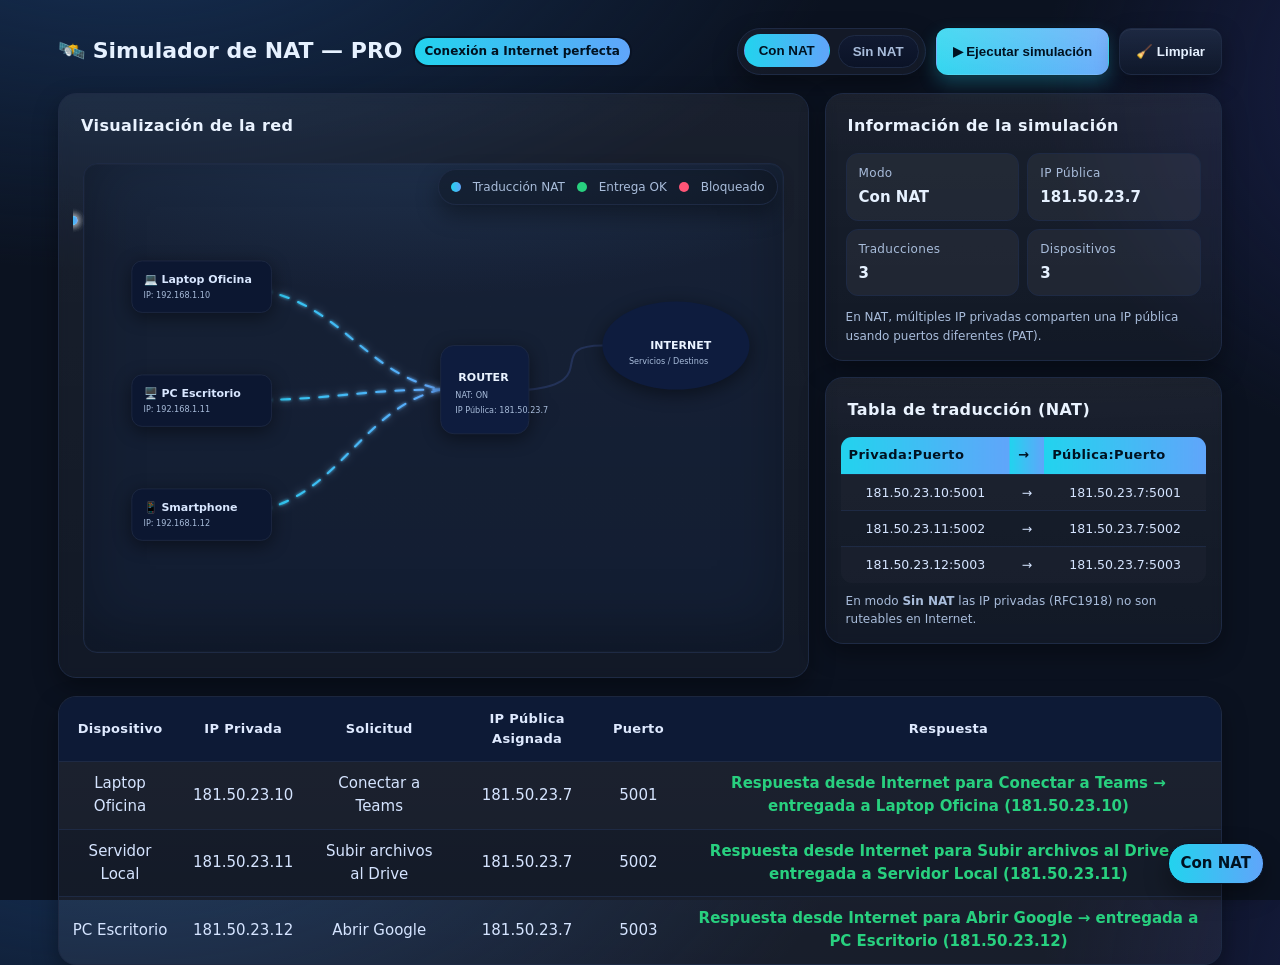
==== NAT/index.html @ 3d7d1de5 "Cambio de carpeta" ====
<!DOCTYPE html>
<html lang="es">
<head>
  <meta charset="UTF-8" />
  <title>Simulador NAT — PRO </title>
  <meta name="viewport" content="width=device-width, initial-scale=1" />
  <meta name="description" content="Simulador interactivo de NAT (Network Address Translation) con visualización en tiempo real" />
  <meta name="keywords" content="NAT, Network Address Translation, simulador, red, internet, router" />
  <link rel="stylesheet" href="styles.css" />
</head>
<body data-mode="nat">
  <div class="container">
    <header class="toolbar" role="banner">
      <div class="title">
        <span style="font-size: var(--font-size-xxl)">🛰️ Simulador de NAT — PRO</span>
        <span class="pill">Conexión a Internet perfecta</span>
      </div>
      <div class="actions">
        <div class="mode-switch" role="tablist" aria-label="Seleccionar modo de simulación">
          <button id="btnNat" class="mode-btn active" role="tab" aria-selected="true" aria-controls="simulation-content">
            Con NAT
          </button>
          <button id="btnNoNat" class="mode-btn" role="tab" aria-selected="false" aria-controls="simulation-content">
            Sin NAT
          </button>
        </div>
        <button id="btnSim" class="btn primary" aria-describedby="sim-description">
          ▶ Ejecutar simulación
        </button>
        <button id="btnClear" class="btn" aria-describedby="clear-description">
          🧹 Limpiar
        </button>
      </div>
    </header>

    <main class="grid" id="simulation-content">
      <section class="card" aria-labelledby="vizTitle">
        <h3 id="vizTitle">Visualización de la red</h3>
        <div class="viz-wrap" id="viz" role="img" aria-label="Topología de red con dispositivos, router e Internet">
          <div class="viz-bg"></div>
          <div class="viz-grid"></div>
          <div class="legend" role="list" aria-label="Leyenda de estados">
            <div class="dot t" role="listitem"></div>
            <span>Traducción NAT</span>
            <div class="dot ok" role="listitem"></div>
            <span>Entrega OK</span>
            <div class="dot bad" role="listitem"></div>
            <span>Bloqueado</span>
          </div>

          <svg viewBox="0 0 980 510" xmlns="http://www.w3.org/2000/svg" aria-label="Topología de red">
            <defs>
              <linearGradient id="gradAccent" x1="0%" y1="0%" x2="100%" y2="0%">
                <stop offset="0%" stop-color="var(--accent)"/>
                <stop offset="100%" stop-color="var(--accent-2)"/>
              </linearGradient>
              <filter id="glowAccent" x="-50%" y="-50%" width="200%" height="200%">
                <feGaussianBlur stdDeviation="2.2" result="coloredBlur"/>
                <feMerge>
                  <feMergeNode in="coloredBlur"/>
                  <feMergeNode in="SourceGraphic"/>
                </feMerge>
              </filter>
            </defs>

            <g id="paths">
              <path id="p1" class="link" d="M 180 120 C 280 150 420 200 500 210" aria-label="Conexión dispositivo 1 a router"/>
              <path id="p2" class="link" d="M 160 220 C 280 210 420 210  500 210" aria-label="Conexión dispositivo 2 a router"/>
              <path id="p3" class="link" d="M 180 320 C 280 260 420 220  500 210" aria-label="Conexión dispositivo 3 a router"/>
              <path id="p4" class="link" d="M 160 400 C 280 300 420 230  500 210" aria-label="Conexión dispositivo 4 a router"/>
              <path id="pr" class="link" d="M 560 210 C 690 200 740 210  820 210" aria-label="Conexión router a Internet"/>
            </g>

            <g id="dev1" class="node" transform="translate(80,80)" role="group" aria-label="Laptop Oficina">
              <rect rx="14" ry="14" width="190" height="70"/>
              <text class="label" x="16" y="30" data-max="158">💻 Laptop Oficina</text>
              <text class="sub" x="16" y="50" id="dev1Ip">IP: –</text>
            </g>
            <g id="dev2" class="node" transform="translate(80,170)" role="group" aria-label="PC Escritorio">
              <rect rx="14" ry="14" width="190" height="70"/>
              <text class="label" x="16" y="30" data-max="158">🖥️ PC Escritorio</text>
              <text class="sub" x="16" y="50" id="dev2Ip">IP: –</text>
            </g>
            <g id="dev3" class="node" transform="translate(80,260)" role="group" aria-label="Smartphone">
              <rect rx="14" ry="14" width="190" height="70"/>
              <text class="label" x="16" y="30" data-max="158">📱 Smartphone</text>
              <text class="sub" x="16" y="50" id="dev3Ip">IP: –</text>
            </g>
            <g id="dev4" class="node" transform="translate(80,350)" role="group" aria-label="Smart TV">
              <rect rx="14" ry="14" width="190" height="70"/>
              <text class="label" x="16" y="30" data-max="158">📺 Smart TV</text>
              <text class="sub" x="16" y="50" id="dev4Ip">IP: –</text>
            </g>

            <g id="router" class="node router" transform="translate(500,170)" role="group" aria-label="Router con NAT">
              <rect rx="18" ry="18" width="120" height="120"/>
              <text class="label" x="24" y="48">ROUTER</text>
              <text class="sub" x="20" y="72" id="routerNat">NAT: ON</text>
              <text class="sub" x="20" y="92" id="routerPub">IP Pública: –</text>
            </g>

            <g id="internet" class="node internet" transform="translate(820,170)" role="group" aria-label="Internet y servicios">
              <ellipse rx="100" ry="60"/>
              <text class="label" x="-35" y="5">INTERNET</text>
              <text class="sub" x="-64" y="25">Servicios / Destinos</text>
            </g>
          </svg>
        </div>
      </section>

      <aside class="stack">
        <section class="card" aria-labelledby="infoTitle">
          <h3 id="infoTitle">Información de la simulación</h3>
          <div class="kv">
            <div class="item">
              <span class="k">Modo</span>
              <span class="v" id="kvModo">Con NAT</span>
            </div>
            <div class="item">
              <span class="k">IP Pública</span>
              <span class="v" id="kvPub">–</span>
            </div>
            <div class="item">
              <span class="k">Traducciones</span>
              <span class="v" id="kvPairs">0</span>
            </div>
            <div class="item">
              <span class="k">Dispositivos</span>
              <span class="v" id="kvDevs">0</span>
            </div>
          </div>
          <p class="hint" id="kvHint">
            En NAT, múltiples IP privadas comparten una IP pública usando puertos diferentes (PAT).
          </p>
        </section>

        <section class="card" aria-labelledby="natTableTitle">
          <h3 id="natTableTitle">Tabla de traducción (NAT)</h3>
          <table class="mini-table" id="natTable" role="table" aria-label="Tabla de traducciones NAT">
            <thead>
              <tr>
                <th scope="col">Privada:Puerto</th>
                <th scope="col">→</th>
                <th scope="col">Pública:Puerto</th>
              </tr>
            </thead>
            <tbody>
              <tr>
                <td colspan="3" style="color: var(--muted); padding: 12px">
                  Sin datos aún
                </td>
              </tr>
            </tbody>
          </table>
          <p class="hint">
            En modo <b>Sin NAT</b> las IP privadas (RFC1918) no son ruteables en Internet.
          </p>
        </section>
      </aside>
    </main>

    <section class="table-wrap" aria-labelledby="tblTitle">
      <h3 id="tblTitle" class="sr-only">Resultados de la simulación</h3>
      <table id="tabla" role="table" aria-label="Resultados detallados de la simulación">
        <thead>
          <tr>
            <th scope="col">Dispositivo</th>
            <th scope="col">IP Privada</th>
            <th scope="col">Solicitud</th>
            <th scope="col">IP Pública Asignada</th>
            <th scope="col">Puerto</th>
            <th scope="col">Respuesta</th>
          </tr>
        </thead>
        <tbody></tbody>
      </table>
    </section>

    <div class="mode-badge" id="modeBadge" role="status" aria-live="polite">Con NAT</div>
  </div>

  <div class="sr-only">
    <div id="sim-description">Ejecuta una nueva simulación con los dispositivos seleccionados</div>
    <div id="clear-description">Limpia todos los resultados y reinicia la simulación</div>
  </div>

  <script type="module" src="main.js"></script>
</body>
</html>
---- NAT/styles.css ----
:root {
  --bg: #0b1220;
  --bg2: #0f1a2f;
  --border: #1e2a44;
  --text: #e6f1ff;
  --muted: #a9bddb;
  --accent: #22d3ee;
  --accent-2: #60a5fa;
  --ok: #28d07f;
  --bad: #ff5577;
  --warn: #ffb36b;
  
  --radius: 18px;
  --shadow: 0 10px 25px rgba(0,0,0,.35);
  --grid: linear-gradient(transparent 23px, rgba(255,255,255,.03) 24px),
          linear-gradient(90deg, transparent 23px, rgba(255,255,255,.03) 24px);
  
  --spacing-xs: 4px;
  --spacing-sm: 8px;
  --spacing-md: 12px;
  --spacing-lg: 16px;
  --spacing-xl: 18px;
  --spacing-xxl: 28px;
  
  --font-size-xs: 11px;
  --font-size-sm: 12px;
  --font-size-md: 13px;
  --font-size-base: 15px;
  --font-size-lg: 16px;
  --font-size-xl: 20px;
  --font-size-xxl: 22px;
  
  --transition-fast: 0.12s;
  --transition-normal: 0.2s;
  --transition-slow: 0.35s;
}

body[data-mode="no-nat"] {
  --accent: #ff5577;
  --accent-2: #ffb36b;
}

* {
  box-sizing: border-box;
}

html, body {
  height: 100%;
}

body {
  margin: 0;
  color: var(--text);
  background:
    radial-gradient(1200px 600px at 10% -10%, #163055 0%, transparent 60%),
    radial-gradient(900px 700px at 120% 10%, #1b2150 0%, transparent 55%),
    var(--bg);
  font: var(--font-size-base)/1.55 system-ui, -apple-system, Segoe UI, Roboto, "Helvetica Neue", Arial;
  -webkit-font-smoothing: antialiased;
  -moz-osx-font-smoothing: grayscale;
}

.container {
  max-width: 1200px;
  margin: var(--spacing-xxl) auto;
  padding: 0 var(--spacing-xl);
}

.grid {
  display: grid;
  grid-template-columns: 1.7fr 0.9fr;
  gap: var(--spacing-lg);
}

@media (max-width: 980px) {
  .grid {
    grid-template-columns: 1fr;
  }
}

::-webkit-scrollbar {
  height: 10px;
  width: 10px;
}

::-webkit-scrollbar-thumb {
  background: linear-gradient(180deg, var(--accent), var(--accent-2));
  border-radius: 999px;
}

::-webkit-scrollbar-track {
  background: #0c1326;
}

.toolbar {
  display: flex;
  gap: var(--spacing-md);
  align-items: center;
  justify-content: space-between;
  margin-bottom: var(--spacing-xl);
}

.title {
  display: flex;
  align-items: center;
  gap: var(--spacing-md);
  font-size: var(--font-size-xl);
  font-weight: 800;
}

.pill {
  font-size: var(--font-size-sm);
  padding: var(--spacing-xs) 10px;
  border-radius: 999px;
  background: linear-gradient(90deg, var(--accent), var(--accent-2));
  color: #001221;
  font-weight: 900;
  box-shadow: 0 0 0 2px #0a1324;
}

.actions {
  display: flex;
  gap: 10px;
}

.mode-switch {
  display: flex;
  gap: var(--spacing-sm);
  background: rgba(255,255,255,.03);
  padding: 6px;
  border: 1px solid var(--border);
  border-radius: 999px;
  box-shadow: var(--shadow);
}

.mode-btn {
  border: 1px solid var(--border);
  background: linear-gradient(180deg, #111a31, #0b1327);
  color: var(--muted);
  padding: var(--spacing-sm) 14px;
  border-radius: 999px;
  cursor: pointer;
  transition: var(--transition-normal);
  font-weight: 800;
}

.mode-btn:hover {
  filter: brightness(1.08);
}

.mode-btn:focus-visible {
  outline: 2px solid var(--accent);
  outline-offset: 2px;
}

.mode-btn.active {
  color: #001221;
  background: linear-gradient(90deg, var(--accent), var(--accent-2));
  border-color: transparent;
  transform: translateY(-1px);
}

.btn {
  --glow: inset 0 1px 0 rgba(255,255,255,.05), 0 8px 22px rgba(0,0,0,.35);
  border: 1px solid var(--border);
  color: var(--text);
  background:
    linear-gradient(180deg, rgba(255,255,255,.06), rgba(255,255,255,.02)),
    linear-gradient(180deg, #0f1b36, #0a1326);
  padding: 10px var(--spacing-lg);
  border-radius: var(--spacing-md);
  cursor: pointer;
  font-weight: 800;
  box-shadow: var(--glow);
  transition: transform var(--transition-fast), box-shadow var(--transition-normal), filter var(--transition-normal);
}

.btn:hover {
  transform: translateY(-1px);
  filter: brightness(1.06);
}

.btn:active {
  transform: translateY(0);
}

.btn:focus-visible {
  outline: 2px solid var(--accent);
  outline-offset: 2px;
}

.btn.primary {
  background:
    linear-gradient(180deg, rgba(255,255,255,.18), rgba(255,255,255,.08)),
    linear-gradient(90deg, var(--accent), var(--accent-2));
  color: #001221;
  border-color: transparent;
  box-shadow: 0 8px 18px rgba(34,211,238,.25), 0 0 0 1px rgba(0,0,0,.3);
}

.card {
  position: relative;
  overflow: hidden;
  background:
    linear-gradient(180deg, rgba(255,255,255,.06), rgba(255,255,255,.03));
  border: 1px solid var(--border);
  border-radius: var(--radius);
  padding: 14px;
  backdrop-filter: blur(6px);
  box-shadow: var(--shadow);
}

.card::after {
  content: "";
  position: absolute;
  inset: 0;
  background: radial-gradient(1200px 260px at 50% -35%, rgba(255,255,255,.045), transparent 60%);
  pointer-events: none;
}

.card h3 {
  margin: 6px var(--spacing-sm) 14px;
  font-size: var(--font-size-lg);
  letter-spacing: .4px;
  color: #eaf3ff;
}

.stack {
  display: flex;
  flex-direction: column;
  gap: var(--spacing-lg);
}

.viz-wrap {
  position: relative;
  height: 510px;
  border-radius: 14px;
  overflow: hidden;
}

.viz-bg {
  position: absolute;
  inset: 10px;
  border-radius: 14px;
  border: 1px solid var(--border);
  background:
    radial-gradient(800px 300px at 50% -10%, rgba(96,165,250,.14), transparent 60%),
    linear-gradient(180deg, rgba(255,255,255,.03), rgba(255,255,255,.015)),
    var(--bg2);
  box-shadow: inset 0 0 0 1px rgba(255,255,255,.02), inset 0 -20px 60px rgba(0,0,0,.25);
}

.viz-grid {
  position: absolute;
  inset: 10px;
  background-size: 24px 24px;
  background-image: var(--grid);
  opacity: .25;
  border-radius: 14px;
  animation: panGrid 14s linear infinite;
}

@keyframes panGrid {
  0% { background-position: 0 0, 0 0; }
  100% { background-position: 240px 240px, 240px 240px; }
}

.legend {
  position: absolute;
  top: var(--spacing-lg);
  right: var(--spacing-lg);
  display: flex;
  gap: var(--spacing-md);
  align-items: center;
  background: rgba(0,0,0,.25);
  border: 1px solid var(--border);
  border-radius: 999px;
  padding: var(--spacing-sm) var(--spacing-md);
  font-size: var(--font-size-sm);
  color: var(--muted);
  z-index: 3;
  box-shadow: 0 10px 22px rgba(0,0,0,.35);
}

.legend .dot {
  width: 10px;
  height: 10px;
  border-radius: 50%;
}

.legend .t {
  background: linear-gradient(90deg, var(--accent), var(--accent-2));
}

.legend .ok {
  background: var(--ok);
}

.legend .bad {
  background: var(--bad);
}

svg {
  position: relative;
  width: 100%;
  height: 100%;
  display: block;
}

.node {
  filter: drop-shadow(0 6px 12px rgba(0,0,0,.45));
  transition: transform .15s;
}

.node:hover {
  transform: translateY(-1px);
}

.node rect, .node ellipse {
  fill: #0c1731;
  stroke: var(--border);
  stroke-width: 1.2;
}

.node .label {
  fill: #d9e7ff;
  font-weight: 800;
  pointer-events: none;
}

.node .sub {
  fill: var(--muted);
  font-size: var(--font-size-xs);
  pointer-events: none;
}

.router rect, .internet ellipse {
  fill: #0e1c3e;
}

.router .label, .internet .label {
  fill: #eaf3ff;
  font-weight: 900;
}

.internet ellipse {
  stroke: linear-gradient(90deg, var(--accent), var(--accent-2));
  stroke-width: 1.2;
}

.pulse {
  animation: pulseShadow 1.05s ease-out 1;
}

@keyframes pulseShadow {
  0% { filter: drop-shadow(0 0 0 rgba(34,211,238,0)); }
  50% { filter: drop-shadow(0 0 18px rgba(34,211,238,.8)); }
  100% { filter: drop-shadow(0 0 0 rgba(34,211,238,0)); }
}

.link {
  fill: none;
  stroke: #233258;
  stroke-width: 2.8;
  stroke-linecap: round;
  stroke-linejoin: round;
  transition: stroke var(--transition-normal);
}

.link.active {
  stroke: url(#gradAccent);
  stroke-dasharray: 12 14;
  animation: dash .9s linear infinite;
  filter: url(#glowAccent) drop-shadow(0 0 6px rgba(90,160,255,.35));
}

@keyframes dash {
  to { stroke-dashoffset: -26; }
}

.port-badge {
  position: absolute;
  transform: translate(-50%, -50%);
  background: linear-gradient(180deg, #071126, #0a142a);
  border: 1px solid var(--border);
  color: #cfe3ff;
  font-size: var(--font-size-xs);
  padding: var(--spacing-xs) var(--spacing-sm);
  border-radius: var(--spacing-sm);
  pointer-events: none;
  animation: portPop .9s ease-out 1;
  box-shadow: 0 8px 18px rgba(0,0,0,.35);
}

@keyframes portPop {
  0% { opacity: 0; transform: translate(-50%, -50%) scale(.88); }
  40% { opacity: 1; }
  100% { opacity: 1; transform: translate(-50%, -50%) scale(1); }
}

.kv {
  display: grid;
  grid-template-columns: 1fr 1fr;
  gap: var(--spacing-sm);
  margin: 2px 6px var(--spacing-md);
}

.kv .item {
  background: rgba(255,255,255,.05);
  border: 1px solid var(--border);
  border-radius: var(--spacing-md);
  padding: 10px var(--spacing-md);
  display: flex;
  flex-direction: column;
  gap: var(--spacing-xs);
  transition: background var(--transition-normal), transform var(--transition-normal), box-shadow var(--transition-normal);
}

.kv .item:hover {
  background: rgba(255,255,255,.07);
  transform: translateY(-1px);
  box-shadow: 0 12px 22px rgba(0,0,0,.25);
}

.kv .k {
  font-size: var(--font-size-sm);
  color: var(--muted);
  letter-spacing: .3px;
}

.kv .v {
  font-weight: 900;
}

.mini-table {
  width: 100%;
  border-collapse: collapse;
  font-size: 12.5px;
  margin-top: 6px;
  border-radius: var(--spacing-md);
  overflow: hidden;
  border: 1px solid var(--border);
}

.mini-table thead th {
  background: linear-gradient(90deg, var(--accent), var(--accent-2));
  color: #001221;
  padding: var(--spacing-sm);
  text-align: left;
  font-weight: 900;
  letter-spacing: .4px;
}

.mini-table td {
  padding: var(--spacing-sm);
  border-top: 1px solid var(--border);
}

.hint {
  color: var(--muted);
  font-size: var(--font-size-sm);
  margin: var(--spacing-sm) 6px 0;
}

.table-wrap {
  margin-top: var(--spacing-xl);
  background: linear-gradient(180deg, rgba(255,255,255,.05), rgba(255,255,255,.03));
  border: 1px solid var(--border);
  border-radius: var(--radius);
  overflow: hidden;
  box-shadow: var(--shadow);
}

table {
  width: 100%;
  border-collapse: collapse;
}

thead th {
  position: sticky;
  top: 0;
  background: #0d1a36;
  color: #dfeaff;
  text-align: center;
  padding: var(--spacing-md);
  font-size: var(--font-size-md);
  letter-spacing: .3px;
  border-bottom: 1px solid var(--border);
  z-index: 1;
}

tbody td {
  padding: 10px var(--spacing-md);
  text-align: center;
  border-top: 1px solid var(--border);
  color: #d5e4ff;
}

tbody tr {
  transition: background var(--transition-normal);
}

tbody tr:nth-child(odd) {
  background: rgba(255,255,255,.02);
}

tbody tr:hover {
  background: rgba(255,255,255,.045);
}

.status-ok {
  color: var(--ok);
  font-weight: 800;
}

.status-bad {
  color: var(--bad);
  font-weight: 800;
}

.mode-badge {
  position: fixed;
  bottom: var(--spacing-lg);
  right: var(--spacing-lg);
  z-index: 9;
  background: linear-gradient(90deg, var(--accent), var(--accent-2));
  color: #001221;
  border-radius: 999px;
  padding: var(--spacing-sm) var(--spacing-md);
  font-weight: 900;
  border: 1px solid #0a1324;
  box-shadow: var(--shadow);
}

@media (prefers-reduced-motion: reduce) {
  .viz-grid {
    animation: none;
  }
  
  .link.active {
    animation: none;
  }
  
  .pulse {
    animation: none;
  }
}

.hidden {
  display: none !important;
}

.sr-only {
  position: absolute;
  width: 1px;
  height: 1px;
  padding: 0;
  margin: -1px;
  overflow: hidden;
  clip: rect(0, 0, 0, 0);
  white-space: nowrap;
  border: 0;
}
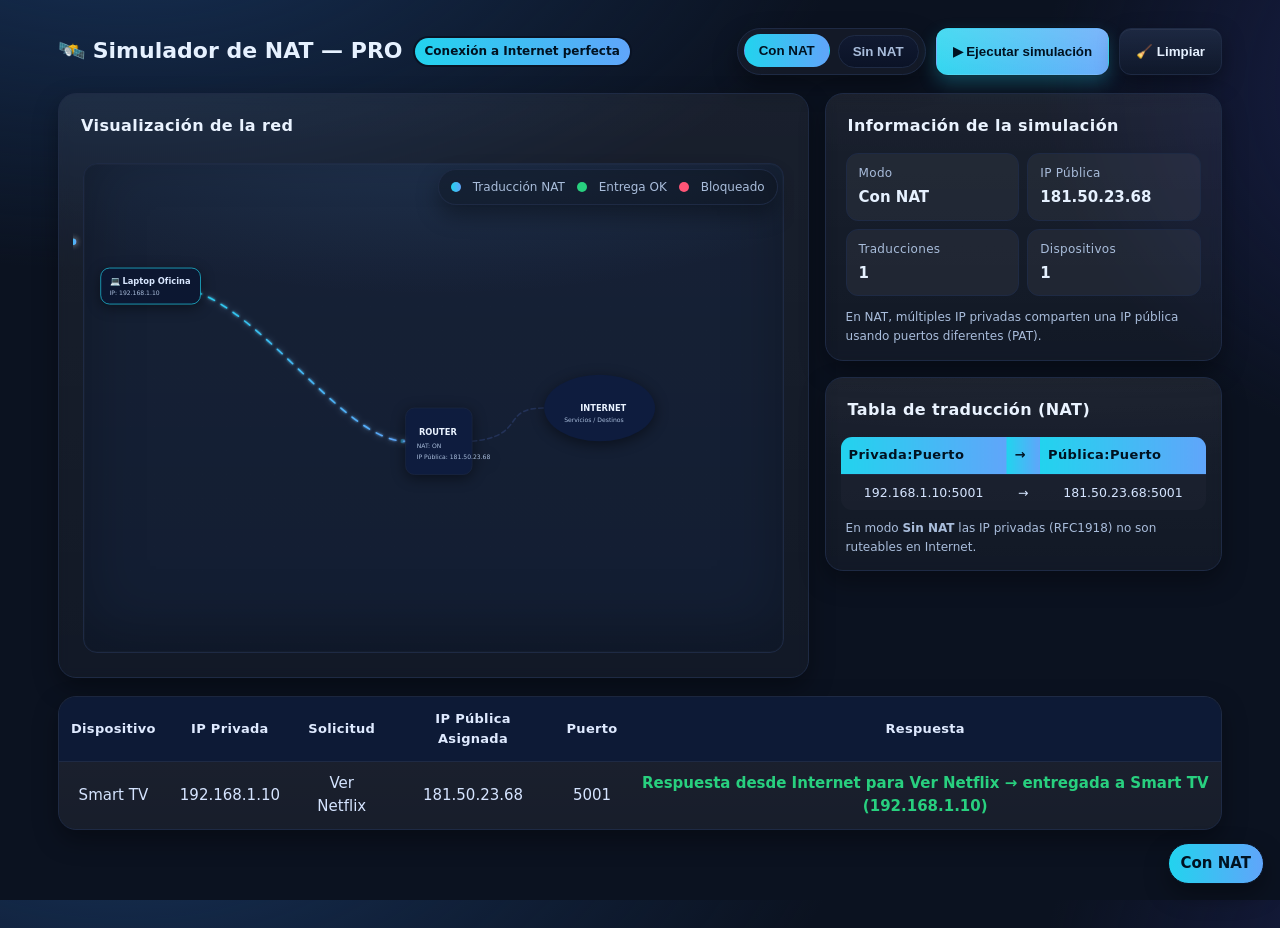
==== commit ee3dd816: "Arreglos del simulador" ====
--- a/NAT/index.html
+++ b/NAT/index.html
@@ -48,7 +48,7 @@
             <span>Bloqueado</span>
           </div>
 
-          <svg viewBox="0 0 980 510" xmlns="http://www.w3.org/2000/svg" aria-label="Topología de red">
+          <svg viewBox="0 0 1300 600" xmlns="http://www.w3.org/2000/svg" aria-label="Topología de red">
             <defs>
               <linearGradient id="gradAccent" x1="0%" y1="0%" x2="100%" y2="0%">
                 <stop offset="0%" stop-color="var(--accent)"/>
@@ -64,42 +64,64 @@
             </defs>
 
             <g id="paths">
-              <path id="p1" class="link" d="M 180 120 C 280 150 420 200 500 210" aria-label="Conexión dispositivo 1 a router"/>
-              <path id="p2" class="link" d="M 160 220 C 280 210 420 210  500 210" aria-label="Conexión dispositivo 2 a router"/>
-              <path id="p3" class="link" d="M 180 320 C 280 260 420 220  500 210" aria-label="Conexión dispositivo 3 a router"/>
-              <path id="p4" class="link" d="M 160 400 C 280 300 420 230  500 210" aria-label="Conexión dispositivo 4 a router"/>
-              <path id="pr" class="link" d="M 560 210 C 690 200 740 210  820 210" aria-label="Conexión router a Internet"/>
-            </g>
-
-            <g id="dev1" class="node" transform="translate(80,80)" role="group" aria-label="Laptop Oficina">
-              <rect rx="14" ry="14" width="190" height="70"/>
-              <text class="label" x="16" y="30" data-max="158">💻 Laptop Oficina</text>
-              <text class="sub" x="16" y="50" id="dev1Ip">IP: –</text>
-            </g>
-            <g id="dev2" class="node" transform="translate(80,170)" role="group" aria-label="PC Escritorio">
-              <rect rx="14" ry="14" width="190" height="70"/>
-              <text class="label" x="16" y="30" data-max="158">🖥️ PC Escritorio</text>
-              <text class="sub" x="16" y="50" id="dev2Ip">IP: –</text>
-            </g>
-            <g id="dev3" class="node" transform="translate(80,260)" role="group" aria-label="Smartphone">
-              <rect rx="14" ry="14" width="190" height="70"/>
-              <text class="label" x="16" y="30" data-max="158">📱 Smartphone</text>
-              <text class="sub" x="16" y="50" id="dev3Ip">IP: –</text>
-            </g>
-            <g id="dev4" class="node" transform="translate(80,350)" role="group" aria-label="Smart TV">
-              <rect rx="14" ry="14" width="190" height="70"/>
-              <text class="label" x="16" y="30" data-max="158">📺 Smart TV</text>
-              <text class="sub" x="16" y="50" id="dev4Ip">IP: –</text>
-            </g>
-
-            <g id="router" class="node router" transform="translate(500,170)" role="group" aria-label="Router con NAT">
+              <!-- Rutas desde dispositivos al router -->
+              <path id="p1" class="link" d="M 230 112 C 350 150 450 200 600 300" aria-label="Conexión dispositivo 1 a router"/>
+              <path id="p2" class="link" d="M 230 192 C 350 220 450 250 600 300" aria-label="Conexión dispositivo 2 a router"/>
+              <path id="p3" class="link" d="M 230 272 C 350 280 450 280 600 300" aria-label="Conexión dispositivo 3 a router"/>
+              <path id="p4" class="link" d="M 230 352 C 350 340 450 320 600 300" aria-label="Conexión dispositivo 4 a router"/>
+              <path id="p5" class="link" d="M 230 432 C 350 380 450 340 600 300" aria-label="Conexión dispositivo 5 a router"/>
+              <path id="p6" class="link" d="M 230 512 C 350 420 450 360 600 300" aria-label="Conexión dispositivo 6 a router"/>
+              <path id="p7" class="link" d="M 230 592 C 350 460 450 380 600 300" aria-label="Conexión dispositivo 7 a router"/>
+              <!-- Ruta del router a Internet -->
+              <path id="pr" class="link" d="M 720 300 C 800 300 850 300 950 300" aria-label="Conexión router a Internet"/>
+            </g>
+
+            <!-- Columna Izquierda - Dispositivos 1-4 -->
+            <g id="dev1" class="node" transform="translate(50,80)" role="group" aria-label="Laptop Oficina">
+              <rect rx="14" ry="14" width="180" height="65"/>
+              <text class="label" x="16" y="28" data-max="148">💻 Laptop Oficina</text>
+              <text class="sub" x="16" y="48" id="dev1Ip">IP: –</text>
+            </g>
+            <g id="dev2" class="node" transform="translate(50,160)" role="group" aria-label="PC Escritorio">
+              <rect rx="14" ry="14" width="180" height="65"/>
+              <text class="label" x="16" y="28" data-max="148">🖥️ PC Escritorio</text>
+              <text class="sub" x="16" y="48" id="dev2Ip">IP: –</text>
+            </g>
+            <g id="dev3" class="node" transform="translate(50,240)" role="group" aria-label="Smartphone">
+              <rect rx="14" ry="14" width="180" height="65"/>
+              <text class="label" x="16" y="28" data-max="148">📱 Smartphone</text>
+              <text class="sub" x="16" y="48" id="dev3Ip">IP: –</text>
+            </g>
+            <g id="dev4" class="node" transform="translate(50,320)" role="group" aria-label="Smart TV">
+              <rect rx="14" ry="14" width="180" height="65"/>
+              <text class="label" x="16" y="28" data-max="148">📺 Smart TV</text>
+              <text class="sub" x="16" y="48" id="dev4Ip">IP: –</text>
+            </g>
+            <!-- Columna Derecha - Dispositivos 5-7 -->
+            <g id="dev5" class="node" transform="translate(50,400)" role="group" aria-label="Impresora WiFi">
+              <rect rx="14" ry="14" width="180" height="65"/>
+              <text class="label" x="16" y="28" data-max="148">🖨️ Impresora WiFi</text>
+              <text class="sub" x="16" y="48" id="dev5Ip">IP: –</text>
+            </g>
+            <g id="dev6" class="node" transform="translate(50,480)" role="group" aria-label="Tablet">
+              <rect rx="14" ry="14" width="180" height="65"/>
+              <text class="label" x="16" y="28" data-max="148">📱 Tablet</text>
+              <text class="sub" x="16" y="48" id="dev6Ip">IP: –</text>
+            </g>
+            <g id="dev7" class="node" transform="translate(50,560)" role="group" aria-label="Servidor Local">
+              <rect rx="14" ry="14" width="180" height="65"/>
+              <text class="label" x="16" y="28" data-max="148">🖥️ Servidor Local</text>
+              <text class="sub" x="16" y="48" id="dev7Ip">IP: –</text>
+            </g>
+
+            <g id="router" class="node router" transform="translate(600,300)" role="group" aria-label="Router con NAT">
               <rect rx="18" ry="18" width="120" height="120"/>
               <text class="label" x="24" y="48">ROUTER</text>
               <text class="sub" x="20" y="72" id="routerNat">NAT: ON</text>
               <text class="sub" x="20" y="92" id="routerPub">IP Pública: –</text>
             </g>
 
-            <g id="internet" class="node internet" transform="translate(820,170)" role="group" aria-label="Internet y servicios">
+            <g id="internet" class="node internet" transform="translate(950,300)" role="group" aria-label="Internet y servicios">
               <ellipse rx="100" ry="60"/>
               <text class="label" x="-35" y="5">INTERNET</text>
               <text class="sub" x="-64" y="25">Servicios / Destinos</text>
--- a/NAT/styles.css
+++ b/NAT/styles.css
@@ -561,3 +561,90 @@
   white-space: nowrap;
   border: 0;
 }
+
+/* Mejoras adicionales para el layout organizado */
+.node rect {
+  rx: 16;
+  ry: 16;
+}
+
+.node:hover rect {
+  stroke: var(--accent);
+  stroke-width: 2;
+}
+
+.link {
+  stroke-dasharray: 8,6;
+  opacity: 0.8;
+}
+
+.link:hover {
+  opacity: 1;
+  stroke-width: 3;
+}
+
+/* Animación suave para las conexiones */
+@keyframes connectionFlow {
+  0% { stroke-dashoffset: 0; }
+  100% { stroke-dashoffset: 20; }
+}
+
+.link.active {
+  animation: connectionFlow 1.5s linear infinite;
+}
+
+/* Mejoras para dispositivos específicos */
+.node[aria-label*="Laptop"] rect { stroke: #22d3ee; }
+.node[aria-label*="PC"] rect { stroke: #60a5fa; }
+.node[aria-label*="Smartphone"] rect { stroke: #28d07f; }
+.node[aria-label*="TV"] rect { stroke: #ffb36b; }
+.node[aria-label*="Impresora"] rect { stroke: #ff5577; }
+.node[aria-label*="Tablet"] rect { stroke: #a78bfa; }
+.node[aria-label*="Servidor"] rect { stroke: #f59e0b; }
+
+/* Estilos para elementos de animación */
+text[fill="var(--ok)"] {
+  filter: drop-shadow(0 2px 4px rgba(40, 208, 127, 0.3));
+  animation: fadeInOut 2s ease-in-out;
+}
+
+text[fill="var(--bad)"] {
+  filter: drop-shadow(0 2px 4px rgba(255, 85, 119, 0.3));
+  animation: fadeInOut 2s ease-in-out;
+}
+
+circle[stroke="var(--ok)"] {
+  filter: drop-shadow(0 2px 4px rgba(40, 208, 127, 0.4));
+}
+
+/* Efecto de ondulación mejorado */
+circle[fill="var(--ok)"] {
+  filter: drop-shadow(0 0 12px rgba(40, 208, 127, 0.8));
+  animation: pulseGlow 0.8s ease-out;
+}
+
+@keyframes pulseGlow {
+  0% { 
+    filter: drop-shadow(0 0 8px rgba(40, 208, 127, 1));
+    transform: scale(0.3);
+  }
+  30% { 
+    filter: drop-shadow(0 0 20px rgba(40, 208, 127, 1));
+    transform: scale(1.5);
+  }
+  70% { 
+    filter: drop-shadow(0 0 15px rgba(40, 208, 127, 0.8));
+    transform: scale(1.2);
+  }
+  100% { 
+    filter: drop-shadow(0 0 8px rgba(40, 208, 127, 0.3));
+    transform: scale(1);
+  }
+}
+
+@keyframes fadeInOut {
+  0% { opacity: 0; transform: scale(0.8); }
+  20% { opacity: 1; transform: scale(1.1); }
+  80% { opacity: 1; transform: scale(1); }
+  100% { opacity: 0; transform: scale(0.9); }
+}
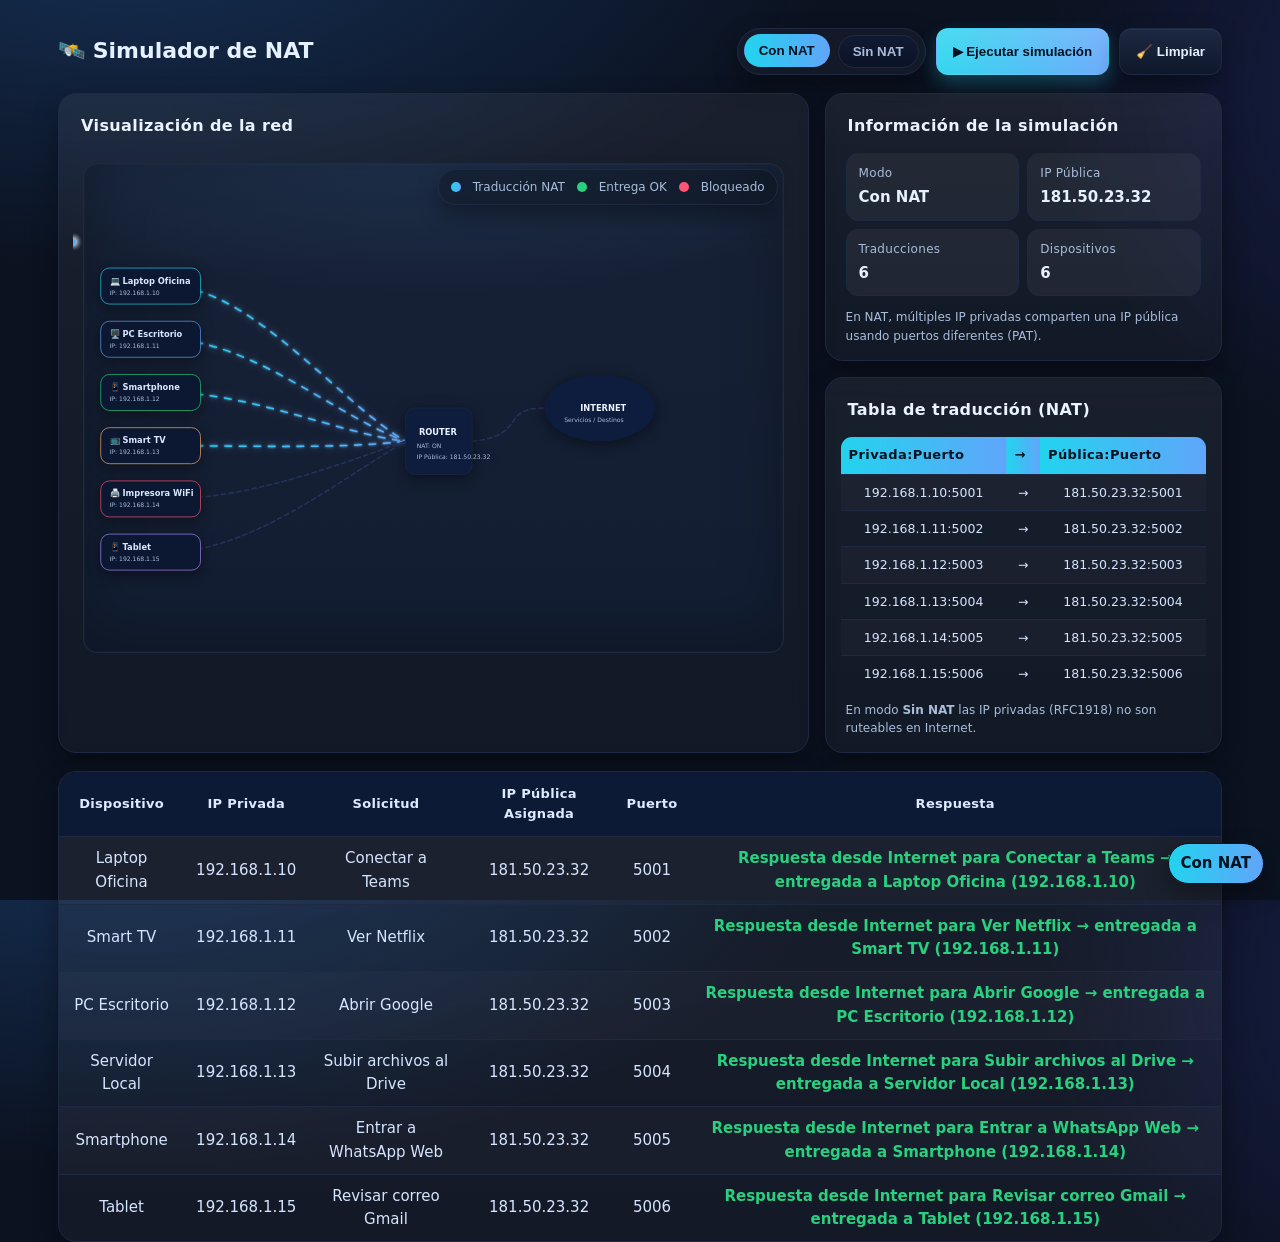
==== commit c5f4c7ee: "Limpieza de codigo" ====
--- a/NAT/index.html
+++ b/NAT/index.html
@@ -2,32 +2,29 @@
 <html lang="es">
 <head>
   <meta charset="UTF-8" />
-  <title>Simulador NAT — PRO </title>
+  <title>Simulador NAT</title>
   <meta name="viewport" content="width=device-width, initial-scale=1" />
-  <meta name="description" content="Simulador interactivo de NAT (Network Address Translation) con visualización en tiempo real" />
-  <meta name="keywords" content="NAT, Network Address Translation, simulador, red, internet, router" />
   <link rel="stylesheet" href="styles.css" />
 </head>
 <body data-mode="nat">
   <div class="container">
     <header class="toolbar" role="banner">
       <div class="title">
-        <span style="font-size: var(--font-size-xxl)">🛰️ Simulador de NAT — PRO</span>
-        <span class="pill">Conexión a Internet perfecta</span>
+        <span style="font-size: var(--font-size-xxl)">🛰️ Simulador de NAT</span>
       </div>
       <div class="actions">
-        <div class="mode-switch" role="tablist" aria-label="Seleccionar modo de simulación">
-          <button id="btnNat" class="mode-btn active" role="tab" aria-selected="true" aria-controls="simulation-content">
+        <div class="mode-switch">
+          <button id="btnNat" class="mode-btn active">
             Con NAT
           </button>
-          <button id="btnNoNat" class="mode-btn" role="tab" aria-selected="false" aria-controls="simulation-content">
+          <button id="btnNoNat" class="mode-btn">
             Sin NAT
           </button>
         </div>
-        <button id="btnSim" class="btn primary" aria-describedby="sim-description">
+        <button id="btnSim" class="btn primary">
           ▶ Ejecutar simulación
         </button>
-        <button id="btnClear" class="btn" aria-describedby="clear-description">
+        <button id="btnClear" class="btn">
           🧹 Limpiar
         </button>
       </div>
@@ -201,10 +198,6 @@
     <div class="mode-badge" id="modeBadge" role="status" aria-live="polite">Con NAT</div>
   </div>
 
-  <div class="sr-only">
-    <div id="sim-description">Ejecuta una nueva simulación con los dispositivos seleccionados</div>
-    <div id="clear-description">Limpia todos los resultados y reinicia la simulación</div>
-  </div>
 
   <script type="module" src="main.js"></script>
 </body>
